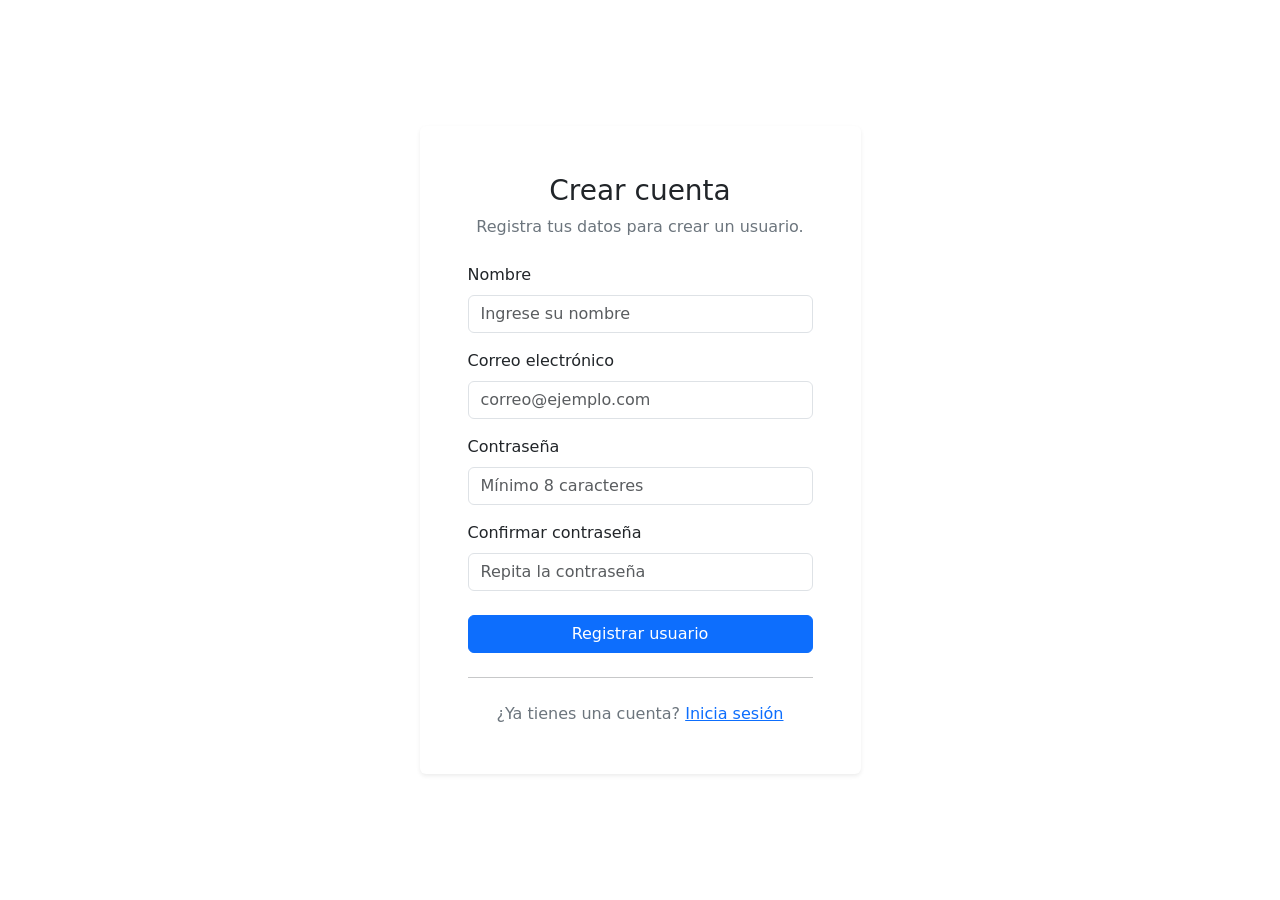
==== frontend/registro.html @ e1fd3f7a "FrontRegistroListo" ====
<!doctype html>
<html lang="en" data-bs-theme="light">

<head>
    <title>Registro</title>
    <!-- Required meta tags -->
    <meta charset="utf-8" />
    <meta name="viewport" content="width=device-width, initial-scale=1" />

    <!-- Bootstrap CSS v5.3.8 -->
    <link href="https://cdn.jsdelivr.net/npm/bootstrap@5.3.8/dist/css/bootstrap.min.css" rel="stylesheet"
        integrity="sha384-sRIl4kxILFvY47J16cr9ZwB07vP4J8+LH7qKQnuqkuIAvNWLzeN8tE5YBujZqJLB" crossorigin="anonymous" />
    <link href="./css/estilos.css" rel="stylesheet" />
</head>

<body>
    <header>
        <!-- place navbar here -->
    </header>
    <main class="container min-vh-100 d-flex align-items-center justify-content-center">
        <div class="row justify-content-center w-100">
            <div class="col-12 col-sm-10 col-md-7 col-lg-5">

                <section class="card shadow-sm border-0">
                    <div class="card-body p-4 p-md-5">

                        <div class="text-center mb-4">
                            <h1 class="h3 mb-2">Crear cuenta</h1>

                            <p class="text-secondary mb-0">
                                Registra tus datos para crear un usuario.
                            </p>
                        </div>

                        <div id="mensajeRegistro"></div>

                        <form id="formRegistro" novalidate>
                            <div class="mb-3">
                                <label for="registroNombre" class="form-label">
                                    Nombre
                                </label>

                                <input type="text" class="form-control" id="registroNombre"
                                    placeholder="Ingrese su nombre">
                            </div>

                            <div class="mb-3">
                                <label for="registroCorreo" class="form-label">
                                    Correo electrónico
                                </label>

                                <input type="email" class="form-control" id="registroCorreo"
                                    placeholder="correo@ejemplo.com">
                            </div>

                            <div class="mb-3">
                                <label for="registroPassword" class="form-label">
                                    Contraseña
                                </label>

                                <input type="password" class="form-control" id="registroPassword"
                                    placeholder="Mínimo 8 caracteres">
                            </div>

                            <div class="mb-4">
                                <label for="registroConfirmarPassword" class="form-label">
                                    Confirmar contraseña
                                </label>

                                <input type="password" class="form-control" id="registroConfirmarPassword"
                                    placeholder="Repita la contraseña">
                            </div>

                            <button type="submit" class="btn btn-primary w-100">
                                Registrar usuario
                            </button>
                        </form>

                        <hr class="my-4">

                        <div class="text-center">
                            <span class="text-secondary">
                                ¿Ya tienes una cuenta?
                            </span>

                            <a href="index.html">
                                Inicia sesión
                            </a>
                        </div>

                    </div>
                </section>

            </div>
        </div>

        <!-- jQuery en local -->
        <script src="./js/jquery/jquery-4.0.0.min.js"></script>

        <!-- JavaScript para controllar el DOM-->
        <script src="./js/app.js"></script>
    </main>
    <footer>
        <!-- place footer here -->
    </footer>
    <!-- Bootstrap JavaScript Bundle (includes Popper) -->
    <script src="https://cdn.jsdelivr.net/npm/bootstrap@5.3.8/dist/js/bootstrap.bundle.min.js"
        integrity="sha384-FKyoEForCGlyvwx9Hj09JcYn3nv7wiPVlz7YYwJrWVcXK/BmnVDxM+D2scQbITxI"
        crossorigin="anonymous"></script>
</body>

</html>
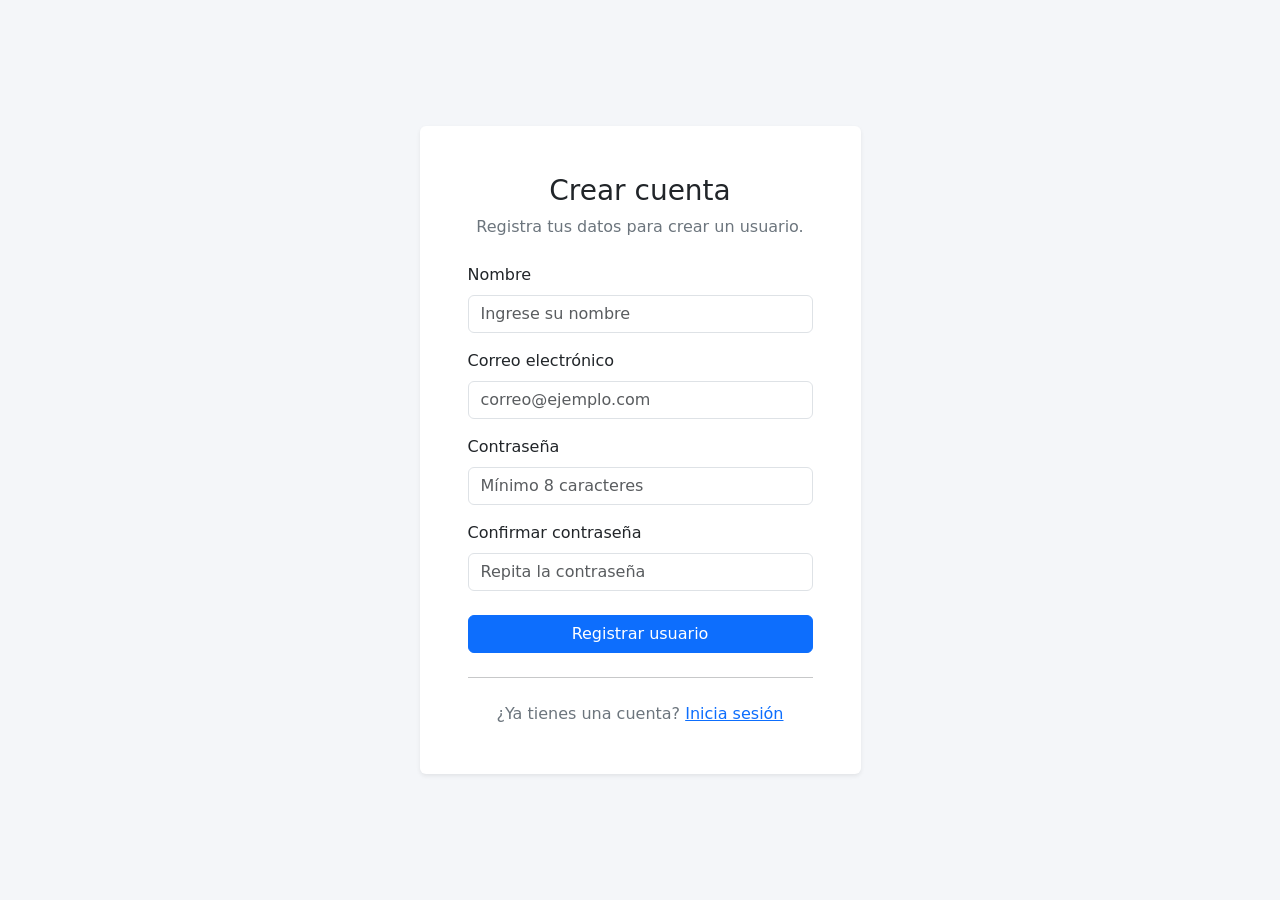
==== commit bcf934bc: "seguridadweb_listo" ====
--- a/frontend/registro.html
+++ b/frontend/registro.html
@@ -32,7 +32,11 @@
                             </p>
                         </div>
 
-                        <div id="mensajeRegistro"></div>
+                        <div
+                            id="mensajeRegistro"
+                            class="alert alert-primary mt-3 mb-0"
+                            role="alert"
+                        ></div>
 
                         <form id="formRegistro" novalidate>
                             <div class="mb-3">
--- a/frontend/css/estilos.css
+++ b/frontend/css/estilos.css
@@ -0,0 +1,10 @@
+body {
+    background-color: #f4f6f9;
+}
+
+#mensajeLogin:empty,
+#mensajeRegistro:empty,
+#mensajeRecuperar:empty,
+#mensajeReset:empty {
+    display: none;
+}
